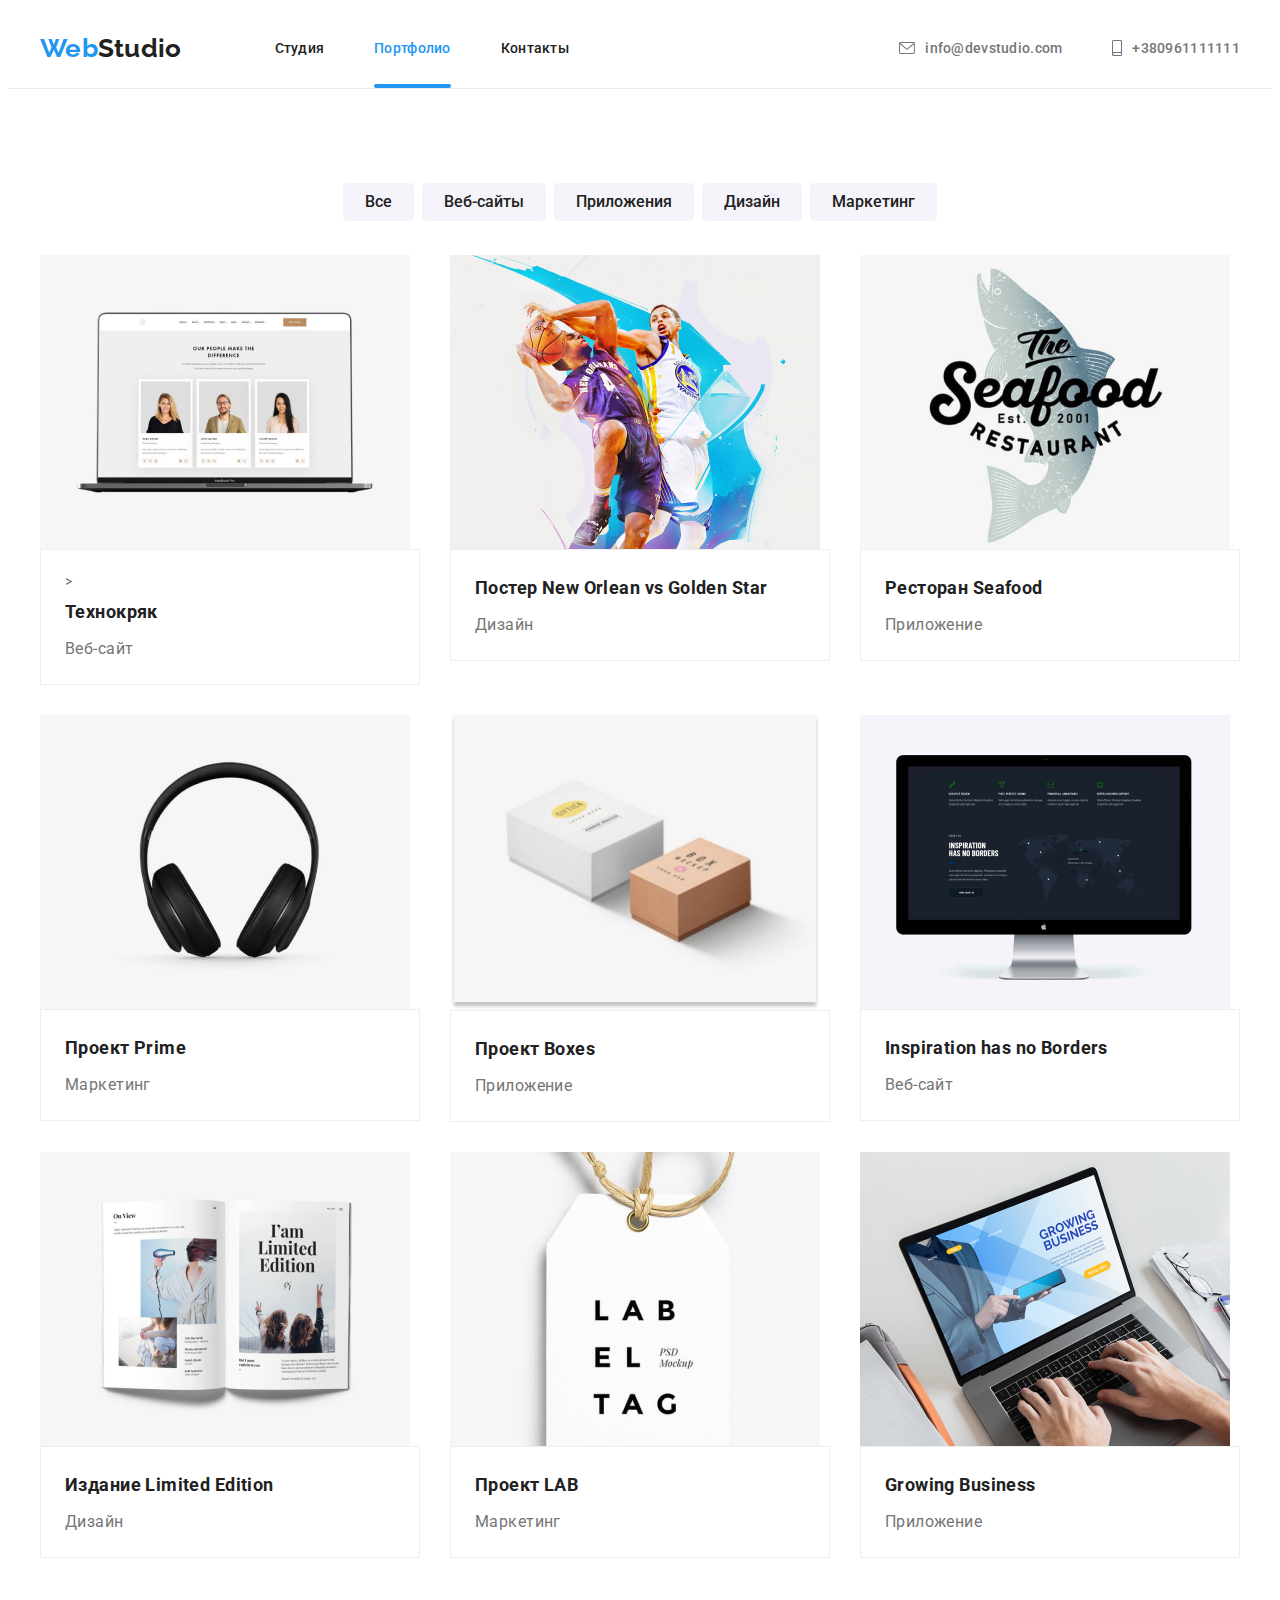
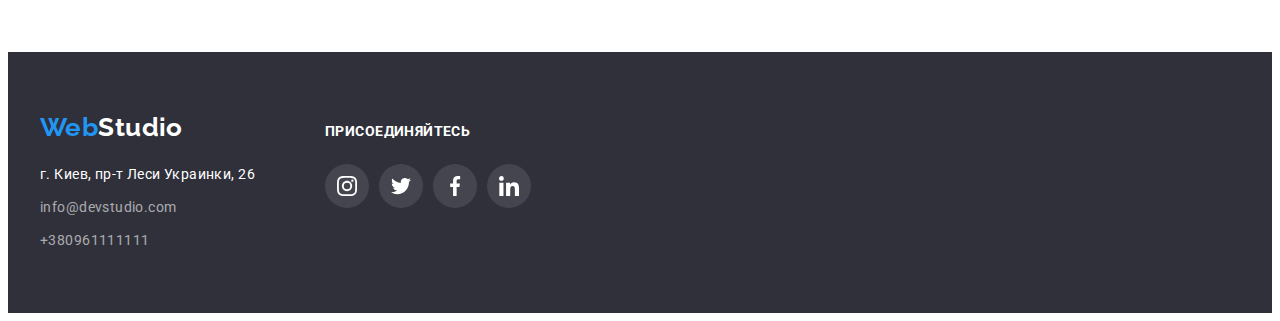
==== portfolio.html @ 10198726 "1" ====
<!DOCTYPE html>
<html lang="ru">
<head>
    <meta charset="UTF-8">
    <meta http-equiv="X-UA-Compatible" content="IE=edge">
    <meta name="viewport" content="width=device-width, initial-scale=1.0">
    <title>Portf</title>
    <link rel="stylesheet" href="https://cdnjs.cloudflare.com/ajax/libs/modern-normalize/1.1.0/modern-normalize.min.css"
        integrity="sha512-wpPYUAdjBVSE4KJnH1VR1HeZfpl1ub8YT/NKx4PuQ5NmX2tKuGu6U/JRp5y+Y8XG2tV+wKQpNHVUX03MfMFn9Q=="
        crossorigin="anonymous" referrerpolicy="no-referrer" />
    <link href="https://fonts.googleapis.com/css2?family=Raleway:wght@700&family=Roboto:wght@400;500;700;900&display=swap" rel="stylesheet">
    <link rel="stylesheet" href="./css/styles.css">
</head>
<body>
    <!-- Верх -->
<header class="header">
    <div class="container header-container">

        <nav class="nav">
            <a href="" class="logo link">Web<span class="logo-black">Studio</span></a>
            <ul class="list nav-list">
                <li class="nav-item"><a href="./index.html" class="nav-link link">Студия</a></li>
                <li class="nav-item"> <a href="./portfolio.html" class="nav-link link curent-pages">Портфолио</a></li>
                <li class="nav-item"> <a href="" class="nav-link link"> Контакты </a></li>
            </ul>


        </nav>



        <ul class="contacts-list list">
            <li class="contacts-item">
                <a href="mailto:info@devstudio.com" class="contacts link"> <svg class="icon-contacts" width="16"
                        height="12">
                        <use href="./images/symbol-defs.svg#icon-envelope"></use>
                    </svg> info@devstudio.com</a>
            </li>
            <li class="contacts-item"> <a href="tel:+380961111111" class="contacts link"> <svg class="icon-contacts"
                        width="10" height="16">
                        <use href="./images/symbol-defs.svg#icon-smartphone"></use>
                    </svg> +380961111111</a> </li>
        </ul>


    </div>
</header>


<main>
  
<section class="section">
      <div class="container">
    <h1 class="visually-hidden">Проэкты</h1>
    <!-- Кнопки -->
<ul class="list button-list">
 <li class="button-list-item"> <button type="button" class="button-portfolio">Все </button></li>
 <li class="button-list-item">  <button type="button" class="button-portfolio">Веб-сайты </button>   </li>    
 <li class="button-list-item"> <button type="button" class="button-portfolio">Приложения</button></li>
 <li class="button-list-item"> <button type="button" class="button-portfolio">Дизайн</button></li>
 <li class="button-list-item"> <button type="button" class="button-portfolio">Маркетинг</button></li>
</ul>
      
       
    <ul class="list list-procets card">
    <li class="procets-item card-item"> <a href="" target="_blank" rel="noopener noreferrer nofollow" class="link-procets"> <div class="procets-images"> <img src="./images/portfolio/img1.jpg" alt=" Ноутбук" width="370" height="294">  <p class="procets-text-photo">Ресурс предлагает комплексные предложения с разным уровнем функционала и сервисов. Все это позволит посетителю получить исчерпывающие сведения о компании или частном лице.</p> </div>  <div class="border-procets"> ><h2 class="title-procets">Технокряк</h2>                        <p class="procets-text">Веб-сайт</p>   </> </a>              </li>                                                          
    <li class="procets-item card-item"> <a href="" target="_blank" rel="noopener noreferrer nofollow" class="link-procets"> <div class="procets-images">  <img src="./images/portfolio/img2.jpg" alt="Игра в бастектбол" width="370" height="294"> <p class="procets-text-photo">Ресурс предлагает комплексные предложения с разным уровнем функционала и сервисов. Все это позволит посетителю получить исчерпывающие сведения о компании или частном лице.</p> </div>  <div class="border-procets"><h2 class="title-procets">Постер New Orlean vs Golden Star</h2> <p class="procets-text">Дизайн</p> </div> </a>      </li>                                       
    <li class="procets-item card-item"> <a href="" target="_blank" rel="noopener noreferrer nofollow" class="link-procets"> <div class="procets-images">  <img src="./images/portfolio/img3.jpg" alt="Рыба" width="370" height="294"> <p class="procets-text-photo">Ресурс предлагает комплексные предложения с разным уровнем функционала и сервисов. Все это позволит посетителю получить исчерпывающие сведения о компании или частном лице.</p>  </div> <div class="border-procets"><h2 class="title-procets">Ресторан Seafood</h2>                 <p class="procets-text">Приложение</p>      </div> </a>             </li>                       
    <li class="procets-item card-item"> <a href="" target="_blank" rel="noopener noreferrer nofollow" class="link-procets"> <div class="procets-images">  <img src="./images/portfolio/img4.jpg" alt="Наушники" width="370" height="294"> <p class="procets-text-photo">Ресурс предлагает комплексные предложения с разным уровнем функционала и сервисов. Все это позволит посетителю получить исчерпывающие сведения о компании или частном лице.</p> </div>  <div class="border-procets"><h2 class="title-procets">Проект Prime</h2>                     <p class="procets-text">Маркетинг</p>   </div> </a>             </li>                       
    <li class="procets-item card-item"> <a href="" target="_blank" rel="noopener noreferrer nofollow" class="link-procets"> <div class="procets-images">  <img src="./images/portfolio/img5.jpg" alt="коробки" width="370" height="294"> <p class="procets-text-photo">Ресурс предлагает комплексные предложения с разным уровнем функционала и сервисов. Все это позволит посетителю получить исчерпывающие сведения о компании или частном лице.</p> </div>  <div class="border-procets"><h2 class="title-procets">Проект Boxes</h2>                     <p class="procets-text">Приложение</p>  </div> </a>              </li>                       
    <li class="procets-item card-item"> <a href="" target="_blank" rel="noopener noreferrer nofollow" class="link-procets"> <div class="procets-images">  <img src="./images/portfolio/img6.jpg" alt="Моноблок" width="370" height="294"> <p class="procets-text-photo">Ресурс предлагает комплексные предложения с разным уровнем функционала и сервисов. Все это позволит посетителю получить исчерпывающие сведения о компании или частном лице.</p> </div>  <div class="border-procets"><h2 class="title-procets"> Inspiration has no Borders</h2>      <p class="procets-text">Веб-сайт</p>  </div> </a>            </li>                       
    <li class="procets-item card-item"> <a href="" target="_blank" rel="noopener noreferrer nofollow" class="link-procets"> <div class="procets-images">  <img src="./images/portfolio/img7.jpg" alt="Книга" width="370" height="294"> <p class="procets-text-photo">Ресурс предлагает комплексные предложения с разным уровнем функционала и сервисов. Все это позволит посетителю получить исчерпывающие сведения о компании или частном лице.</p> </div> <div class="border-procets"><h2 class="title-procets">Издание Limited Edition</h2>         <p class="procets-text">Дизайн  </p>  </div> </a>                   </li>                       
    <li class="procets-item card-item"> <a href="" target="_blank" rel="noopener noreferrer nofollow" class="link-procets"> <div class="procets-images">  <img src="./images/portfolio/img8.jpg" alt="Бирка" width="370" height="294"> <p class="procets-text-photo">Ресурс предлагает комплексные предложения с разным уровнем функционала и сервисов. Все это позволит посетителю получить исчерпывающие сведения о компании или частном лице.</p> </div>  <div class="border-procets"><h2 class="title-procets">Проект LAB</h2>                      <p class="procets-text">Маркетинг  </p>  </div> </a>                </li>                       
    <li class="procets-item card-item"> <a href="" target="_blank" rel="noopener noreferrer nofollow" class="link-procets"> <div class="procets-images">  <img src="./images/portfolio/img9.jpg" alt="Работа за ноутбуком" width="370" height="294"> <p class="procets-text-photo">Ресурс предлагает комплексные предложения с разным уровнем функционала и сервисов. Все это позволит посетителю получить исчерпывающие сведения о компании или частном лице.</p> </div>  <div class="border-procets"><h2 class="title-procets">Growing Business</h2>                 <p class="procets-text"> Приложение</p> </div> </a>  </li>                 
</ul>
      </div>
</section>







</main>








<footer class="footer">
    <div class="container footer-container">
        <div class="footer-item">
            <a href="" class="logo link">Web<span class="logo-white">Studio</span></a>



            <address class="adress">


                <ul class="list">
                    <li class="contacts-item-footer"> <a href="https://goo.gl/maps/J5LYQcXN28MMdi7CA" target="_blank"
                            rel="noopener noreferrer nofollow" class="adress-link link">г. Киев, пр-т Леси Украинки,
                            26</a>
                    </li>
                    <li class="contacts-item-footer"> <a href="mailto:info@devstudio.com"
                            class="contacts-foter link">info@devstudio.com</a> </li>
                    <li class="contacts-item-footer"> <a href="tel:+380961111111"
                            class="contacts-foter link">+380961111111</a>
                    </li>

                </ul>
            </address>






        </div>


        <div class="footer-item">
            <span class="text-links-footer">Присоединяйтесь</span>
            <ul class="list social-links">
                <li class="social-links-item"><a href="" class="link social-link" target="_blank"> <svg
                            class="icon-command">
                            <use href="./images/symbol-defs.svg#icon-instagram2"></use>
                        </svg></a></li>
                <li class="social-links-item"><a href="" class="link social-link" target="_blank"> <svg
                            class="icon-command">
                            <use href="./images/symbol-defs.svg#icon-twitter2"></use>
                        </svg></a></li>
                <li class="social-links-item"><a href="" class="link social-link" target="_blank"> <svg
                            class="icon-command">
                            <use href="./images/symbol-defs.svg#icon-facebook2"></use>
                        </svg></a></li>
                <li class="social-links-item"><a href="" class="link social-link" target="_blank"> <svg
                            class="icon-command">
                            <use href="./images/symbol-defs.svg#icon-linkedin2"></use>
                        </svg></a></li>
            </ul>
        </div>

    </div>

</footer>

</body>
</html>
---- css/styles.css ----
:root{
 --color-primaty: #757575;
--color-blue: #2196F3;
--color-secondary: #212121;
--back-color: #2F303A;
--color-link-footer:  rgba(255, 255, 255, 0.6);
--color-adress: #ffffff;
--color-back-section: #F5F4FA;
}

body {
    font-family: Roboto, sans-serif;
    font-size: 14px;
    line-height: 1.71;
    letter-spacing: 0.03em;
    color: var(--color-primaty);

    

}

.link {
    text-decoration: none;
    color: inherit;
}

.list{
    list-style: none;
    

    
}

img {
  display: block;
  max-width: 100%;
  height: auto;


}

h1,h2,h3,ul,p{
    padding: 0px;
   margin: 0px;

 }

 .nav-item .link:hover, 
 .nav-item .link:focus, .contacts-item .link:hover, .contacts-item .link:focus, .contacts-item-footer .link:hover, .contacts-item-footer .link:focus {
     color: var(--color-blue);
 }



.container {
    width: 1200px;
    padding-left: 15px;
    padding-right: 15px;
    margin-left: auto;
    margin-right: auto;
    
}

.section {
    padding-top: 94px;
    padding-bottom: 94px;
}
.curent-pages{

    color: var(--color-blue);
}
.curent-pages::after{
    position: absolute;
    content: "";
  width: 100%;
  height: 4px;
   background-color: var(--color-blue);
border-radius: 2px;
bottom: 0;
}

.nav-item{
    position: relative;
    
}
/* Логотип */


.logo{
        

        font-family: 'Raleway';
        font-weight: 700;
        font-size: 26px;
        line-height: 1.19;
        color: var(--color-blue);
}

.logo-black{
color: var(--color-secondary);
}

.logo-white {
    color: #ffffff;
}




/* Верх */

.header{
            border-bottom: 1px solid #ECECEC;

            font-weight: 500;
            font-size: 14px;
            line-height: 16px;
            letter-spacing: 0.02em;

            
}


.header-container{
    display: flex;
    align-items: center;
}

.nav{
    display: flex;
    align-items: center;
    
}


.header .logo{
    margin-right: 93px;
}

.nav-list{
    display: flex;
    
    
}



.nav-item:not(:last-child){
    margin-right: 50px;
}

 .nav-list{
        color: var(--color-secondary);
      

 }

 .contacts-list{
     display: flex;
     margin-left: auto;
 }

.contacts-item:not(:last-child){
    margin-right: 50px;
    
}

.nav-link, .contacts{
    display: flex;
    align-items: center;
    padding-top: 32px;
    padding-bottom: 32px;
}



.icon-contacts{

   margin-right: 10px;
   fill: currentColor;

}


 
  /* Баннер */

  .banner {
      padding-bottom: 200px;
     padding-top: 200px;
      text-align: center;



      background-repeat: no-repeat;


      background-image: url(../images/banner.jpg);
      background-size: cover;
       
  }


 
  
  .title-banner{
    
     max-width: 696px;
    margin-bottom: 30px;
    margin-left: auto;
    margin-right: auto;

       
        font-weight: 900;
        font-size: 44px;
        line-height: 1.36;
        text-align: center;
        letter-spacing: 0.06em;
        text-transform: uppercase;
        color: var(--color-adress);
  }

.button{
    
        box-shadow: 0px 4px 4px rgba(0, 0, 0, 0.15);
        border-radius: 4px;
        border: var(--color-blue);
        padding: 10px 32px;


    cursor: pointer;
    font-family: 'Roboto';
    font-weight: 700;
    font-size: 16px;
    line-height: 1.87;
    letter-spacing: 0.06em;
    text-align: center;
    align-items: center;
    color: #ffffff;
    background-color: var(--color-blue);

}

.container-banner{
     margin-left: auto;
     margin-right: auto;
    width: 696px;
}
/* Main */

.visually-hidden{
    position: absolute;
    width: 1px;
    height: 1px;
    margin: -1px;
    padding: 0;
    overflow: hidden;
    border: 0;
    clip: rect(0 0 0 0);


}

.icon-decs{
    width: 70px;
    height: 70px;
   
   
    

   


}

.decs-item{
    display: flex;
    justify-content: center;
    align-items: center;
    width: 100%;
    height: 120px;
    border-radius: 4px;
    background-color: #F5F4FA;
    margin-bottom: 30px;
    padding: 25px 100px;

}

.card{
    display: flex;
    flex-wrap: wrap;
    margin-top: -30px;
    margin-left: -30px;
}


.card-item{
    margin-left: 30px;
    margin-top: 30px;
}

.list-text{
    display: flex;
    flex-wrap: wrap;
    
     
   
   

}

.item-text{
    
   flex-basis: calc(100% / 4 - 30px);
    
    
}

.item-text:last-child{
margin-right: 0px;

}



.text{
    margin-top: 10px;

}


.photo-section{
    padding-top: 0px;
}

.photo .title-section{
    padding-top: 0px;
    margin-bottom: 50px;
}




.photo-item{
    position: relative;
   flex-basis: calc(100% / 3 - 30px);
    
}


.photo-item:last-child{
    margin-right: 0px;
}

.image{
    position: relative;
}

.text-images{
    position: absolute;
    width: 370px;
    height: 70px;
       font-weight: 700;
        font-size: 14px;
        line-height: 16px;
        text-align: center;
        text-transform: uppercase;
        color: #ffffff;
        background-color: rgba(47, 48, 58, 0.8);
        bottom: 0; 
        padding: 27px 82px;
}


.section-comand{
    padding-top: 0px;
    background-color: var(--color-back-section)
}



    
   

.comand-item {
    flex-basis: calc(100% / 4 - 30px);
    box-shadow: 0px 1px 3px rgba(0, 0, 0, 0.12), 0px 1px 1px rgba(0, 0, 0, 0.14), 0px 2px 1px rgba(0, 0, 0, 0.2);
    border-radius: 0px 0px 4px 4px;

background-color: var(--color-adress);

}

.comand-item:last-child{
    margin-right: 0px;
}



.title-team{
     margin-bottom: 10px;

    font-weight: 500;
    font-size: 16px;
    line-height: 1.18;
    color: var(--color-secondary);

}


.text-comand {
  margin-bottom: 16px;

    font-size: 16px;
    line-height: 1.18;
    
}



/* Иконки Соц сететей команды */

.icon-command{
    width: 20px;
    height: 20px;
    fill: #AFB1B8;
    
    
   
   
   
}

.social-link{
    width: 44px;
    height: 44px;
    border-radius: 50%;
    display: flex;
    align-items: center;
    justify-content: center;
    
}

.social-links-item:not(:last-child){
    margin-right: 10px;
}



.social-link:hover, .social-link:focus{
    background-color: var(--color-blue);
    
    }

   .social-link:hover  .icon-command{
    fill: #ffffff;
   }

   .social-link:focus .icon-command{
       fill: #ffffff;
   }

.social-links{
    display: flex;
   
}



/*  */
.text-comand,.title-team{

    text-align: center;
}


.comand-conteiner{
 padding: 30px;
}

.title{
       margin: 0px;

        font-weight: 700;
        font-size: 14px;
        line-height: 1.14;
        text-transform: uppercase;
        color: var(--color-secondary);
}

.title-section{
         margin-bottom: 50px;

        font-weight: 700;
        font-size: 36px;
        line-height: 1.16;
        text-align: center;
        color: var(--color-secondary);

}


.clients{
    display: flex;

}





.clients-link{
    display: flex;
     align-items: center;
     justify-content: center;
        width: 170px;
        height: 92px;
    border: 1px solid #AFB1B8;
        border-radius: 4px;
        
        
        
        
    }


.clients-link:hover, .clients-link:focus{
    border-color: var(--color-blue);
}

.clients-link:hover .icon-clients{
    fill: var(--color-blue);
}
.clients-link:focus .icon-clients{
    fill: var(--color-blue);
}

.icon-clients {
    width: 106px;
    height: 60px;


    fill: #AFB1B8;
}


.icon-item:not(:last-child){
    margin-right: 30px;
}

/* Низ */

.footer{
   padding-top: 60px;
   padding-bottom: 60px;
    background-color: var(--back-color);
}

.adress{
    font-style: normal;

}

.adress-link{

    color: var(--color-adress);
}

.contacts-foter{
    
    color: var(--color-link-footer);
}

.footer .logo{
    display: block;
    margin-bottom: 20px;
}

.contacts-item-footer:not(:last-child){
    margin-bottom: 9px;
}


.footer-container{
  display: flex;
  align-items: baseline;
}



.footer-item:not(:last-child){
    margin-right: 70px;
}

.icon-links-footer{
    width: 44px;
    height: 44px;
    background-color: #2196F3;
}

.text-links-footer{
        font-weight: 700;
        font-size: 14px;
        line-height: 16px;
        text-transform: uppercase;
    color: var(--color-adress);

    
    

  
    
    
}

.footer .social-links{
    margin-top: 20px;
}

.footer-item .social-link{

    
    background-color: rgba(255, 255, 255, 0.1);
    
}

.footer-item .icon-command{
    fill: #ffffff;

}

.footer-item .social-link:hover, .social-link:focus{
    background-color: var(--color-blue);
}

/* Портфолио */

.button-portfolio{
    border-radius: 4px;
    background: #F5F4FA;
    border: #F5F4FA;;
    padding: 6px 22px;

    font-family: 'Roboto';
    font-weight: 500;
    font-size: 16px;
    line-height: 1.62;
     color: var(--color-secondary);
     background-color: #F5F4FA;
     cursor: pointer;
    text-align: center;
}

.button-portfolio:hover,
.button-portfolio:focus{
    color: var(--color-adress);
    background-color: var(--color-blue);
}

.button-list {
    display: flex;
    justify-content: center;
    margin-bottom: 34px;
}

.button-list-item:not(:last-child){
    margin-right: 8px;
}


.title-procets{
            margin-bottom: 4px;

        font-weight: 700;
        font-size: 18px;
        line-height: 2;
        color: var(--color-secondary);
}


.procets-text{
    
    

    font-size: 16px;
    line-height: 1.87;

}



.procets-item{
    position: relative;
     flex-basis: calc(100% / 3 - 30px);
     
     
    
}



.procets-item:nth-last-child(-n+3){
    margin-bottom: 0px;
}

.procets-item:nth-child(3n){
    margin-right: 0px;
}


.procets-images{
    position: relative;
    overflow: hidden;
    
    
    
}



.procets-text-photo{
    position: absolute;
   width: 370px;
   height: 294px; 
   

    font-size: 18px;
        line-height: 28px;
        color: #ffffff;
        background-color: rgba(33, 150, 243, 0.9);
        text-align: center;

        padding: 63px 24px;

        transition: transform 250ms cubic-bezier(0.4, 0, 0.2, 1);
}



.link-procets:hover .procets-text-photo{
   transform: translateY(-294px);
}

.border-procets{
    border: 1px solid #EEEEEE;
    padding: 20px 24px;
   
}

.link-procets{
    color: inherit;
    text-decoration: none;
}

.link-procets:hover .border-procets {
    
        box-shadow: 0px 1px 1px rgba(0, 0, 0, 0.12), 0px 4px 4px rgba(0, 0, 0, 0.06), 1px 4px 6px rgba(0, 0, 0, 0.16);
}
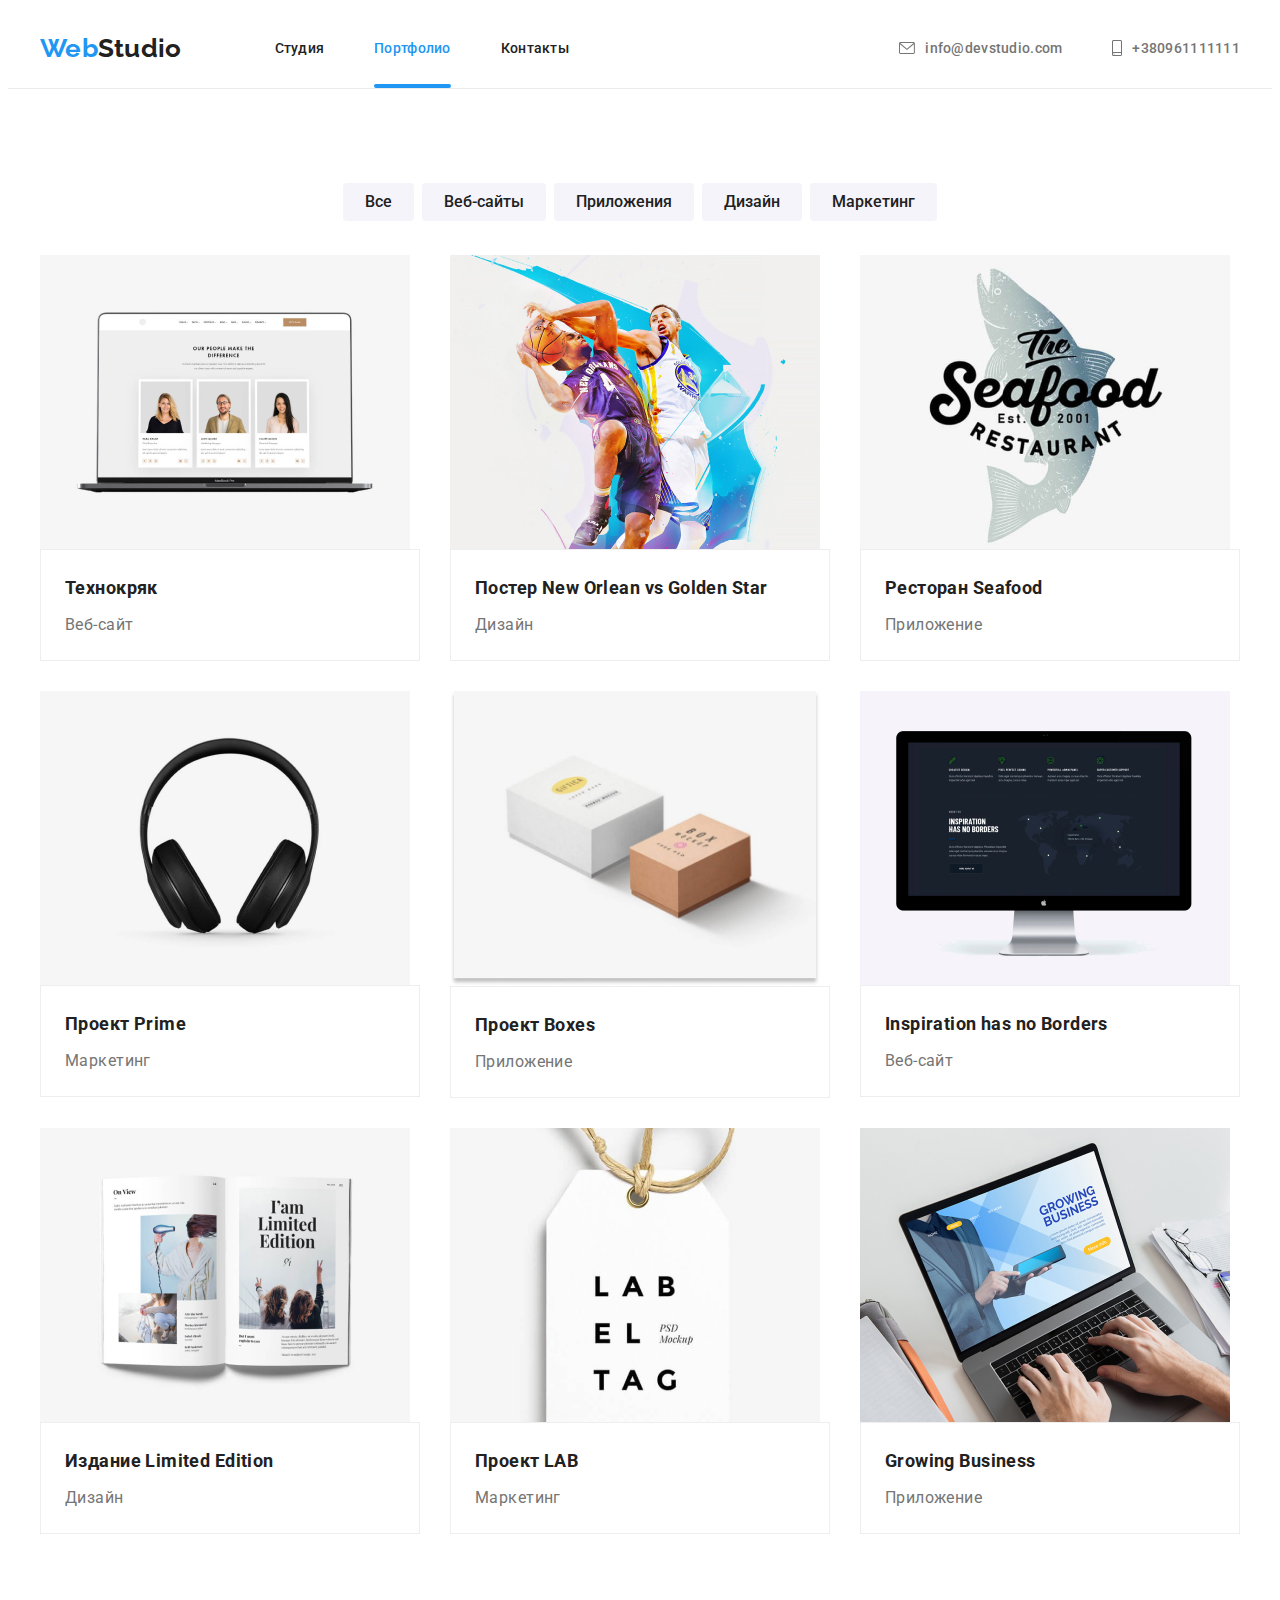
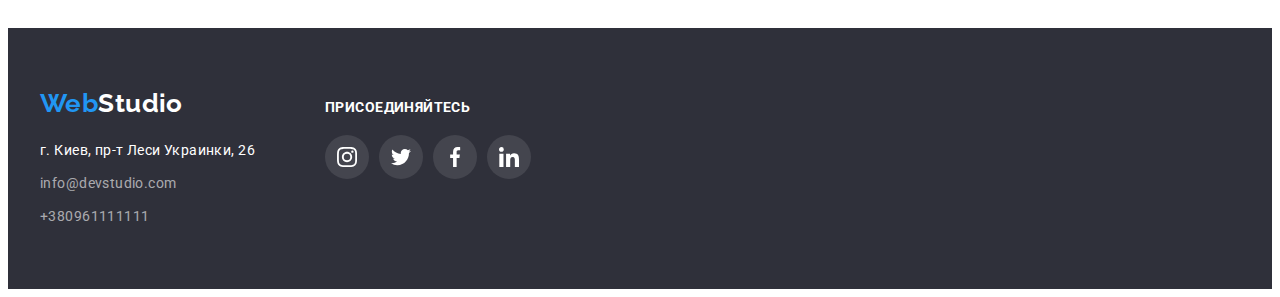
==== commit 01974f6d: "1" ====
--- a/portfolio.html
+++ b/portfolio.html
@@ -63,7 +63,7 @@
       
        
     <ul class="list list-procets card">
-    <li class="procets-item card-item"> <a href="" target="_blank" rel="noopener noreferrer nofollow" class="link-procets"> <div class="procets-images"> <img src="./images/portfolio/img1.jpg" alt=" Ноутбук" width="370" height="294">  <p class="procets-text-photo">Ресурс предлагает комплексные предложения с разным уровнем функционала и сервисов. Все это позволит посетителю получить исчерпывающие сведения о компании или частном лице.</p> </div>  <div class="border-procets"> ><h2 class="title-procets">Технокряк</h2>                        <p class="procets-text">Веб-сайт</p>   </> </a>              </li>                                                          
+    <li class="procets-item card-item"> <a href="" target="_blank" rel="noopener noreferrer nofollow" class="link-procets"> <div class="procets-images"> <img src="./images/portfolio/img1.jpg" alt=" Ноутбук" width="370" height="294">  <p class="procets-text-photo">Ресурс предлагает комплексные предложения с разным уровнем функционала и сервисов. Все это позволит посетителю получить исчерпывающие сведения о компании или частном лице.</p> </div>  <div class="border-procets"> <h2 class="title-procets">Технокряк</h2>                        <p class="procets-text">Веб-сайт</p> </div>  </a>              </li>                                                          
     <li class="procets-item card-item"> <a href="" target="_blank" rel="noopener noreferrer nofollow" class="link-procets"> <div class="procets-images">  <img src="./images/portfolio/img2.jpg" alt="Игра в бастектбол" width="370" height="294"> <p class="procets-text-photo">Ресурс предлагает комплексные предложения с разным уровнем функционала и сервисов. Все это позволит посетителю получить исчерпывающие сведения о компании или частном лице.</p> </div>  <div class="border-procets"><h2 class="title-procets">Постер New Orlean vs Golden Star</h2> <p class="procets-text">Дизайн</p> </div> </a>      </li>                                       
     <li class="procets-item card-item"> <a href="" target="_blank" rel="noopener noreferrer nofollow" class="link-procets"> <div class="procets-images">  <img src="./images/portfolio/img3.jpg" alt="Рыба" width="370" height="294"> <p class="procets-text-photo">Ресурс предлагает комплексные предложения с разным уровнем функционала и сервисов. Все это позволит посетителю получить исчерпывающие сведения о компании или частном лице.</p>  </div> <div class="border-procets"><h2 class="title-procets">Ресторан Seafood</h2>                 <p class="procets-text">Приложение</p>      </div> </a>             </li>                       
     <li class="procets-item card-item"> <a href="" target="_blank" rel="noopener noreferrer nofollow" class="link-procets"> <div class="procets-images">  <img src="./images/portfolio/img4.jpg" alt="Наушники" width="370" height="294"> <p class="procets-text-photo">Ресурс предлагает комплексные предложения с разным уровнем функционала и сервисов. Все это позволит посетителю получить исчерпывающие сведения о компании или частном лице.</p> </div>  <div class="border-procets"><h2 class="title-procets">Проект Prime</h2>                     <p class="procets-text">Маркетинг</p>   </div> </a>             </li>                       
--- a/css/styles.css
+++ b/css/styles.css
@@ -246,6 +246,54 @@
      margin-right: auto;
     width: 696px;
 }
+
+  .modal-fon{
+    position: fixed;
+    width: 100%;
+    height: 100%;
+    top: 0;
+    left: 0;
+    z-index: 5;
+    background-color: rgba(0, 0, 0, 0.2);
+  }
+
+  .modal{
+    position: absolute;
+    top: 50%;
+    left: 50%;
+    background-color: #ffffff;
+    width: 528px;
+    height: 581px;
+    box-shadow: 0px 1px 3px rgba(0, 0, 0, 0.12), 0px 1px 1px rgba(0, 0, 0, 0.14), 0px 2px 1px rgba(0, 0, 0, 0.2);
+    border-radius: 4px;
+    transform: translate(-50%, -50%);
+  }
+
+
+  .is-hidden{
+    opacity: 0;
+    pointer-events: none;
+  }
+  .icon-close{
+    width: 18px;
+    height: 18px;
+  }
+  .button-modal{
+    position: absolute;
+    top: 0;
+    right: 0;
+    display: flex;
+    cursor: pointer;
+    width: 30px;
+    height: 30px;
+    border-radius: 50%;
+    border: 1px solid rgba(0, 0, 0, 0.1);
+    background-color: #ffffff;
+    align-items: center;
+    margin-right: 8px;
+    margin-top: 8px;
+
+  }
 /* Main */
 
 .visually-hidden{
@@ -358,6 +406,7 @@
 
 .text-images{
     position: absolute;
+    z-index: 1;
     width: 370px;
     height: 70px;
        font-weight: 700;
@@ -599,11 +648,13 @@
 }
 
 .text-links-footer{
+    display: block;
         font-weight: 700;
         font-size: 14px;
         line-height: 16px;
         text-transform: uppercase;
     color: var(--color-adress);
+    margin-bottom: 20px;
 
     
     
@@ -613,9 +664,7 @@
     
 }
 
-.footer .social-links{
-    margin-top: 20px;
-}
+
 
 .footer-item .social-link{
 
@@ -655,6 +704,7 @@
 .button-portfolio:focus{
     color: var(--color-adress);
     background-color: var(--color-blue);
+    box-shadow: 0px 3px 1px rgba(0, 0, 0, 0.1), 0px 1px 2px rgba(0, 0, 0, 0.08), 0px 2px 2px rgba(0, 0, 0, 0.12);
 }
 
 .button-list {
@@ -738,7 +788,7 @@
 
 
 .link-procets:hover .procets-text-photo{
-   transform: translateY(-294px);
+   transform: translateY(-290px);
 }
 
 .border-procets{
@@ -748,11 +798,13 @@
 }
 
 .link-procets{
+    display: flex;
+    flex-direction: column;
     color: inherit;
     text-decoration: none;
 }
 
-.link-procets:hover .border-procets {
+.link-procets:hover, .link-procets:focus {
     
         box-shadow: 0px 1px 1px rgba(0, 0, 0, 0.12), 0px 4px 4px rgba(0, 0, 0, 0.06), 1px 4px 6px rgba(0, 0, 0, 0.16);
 }